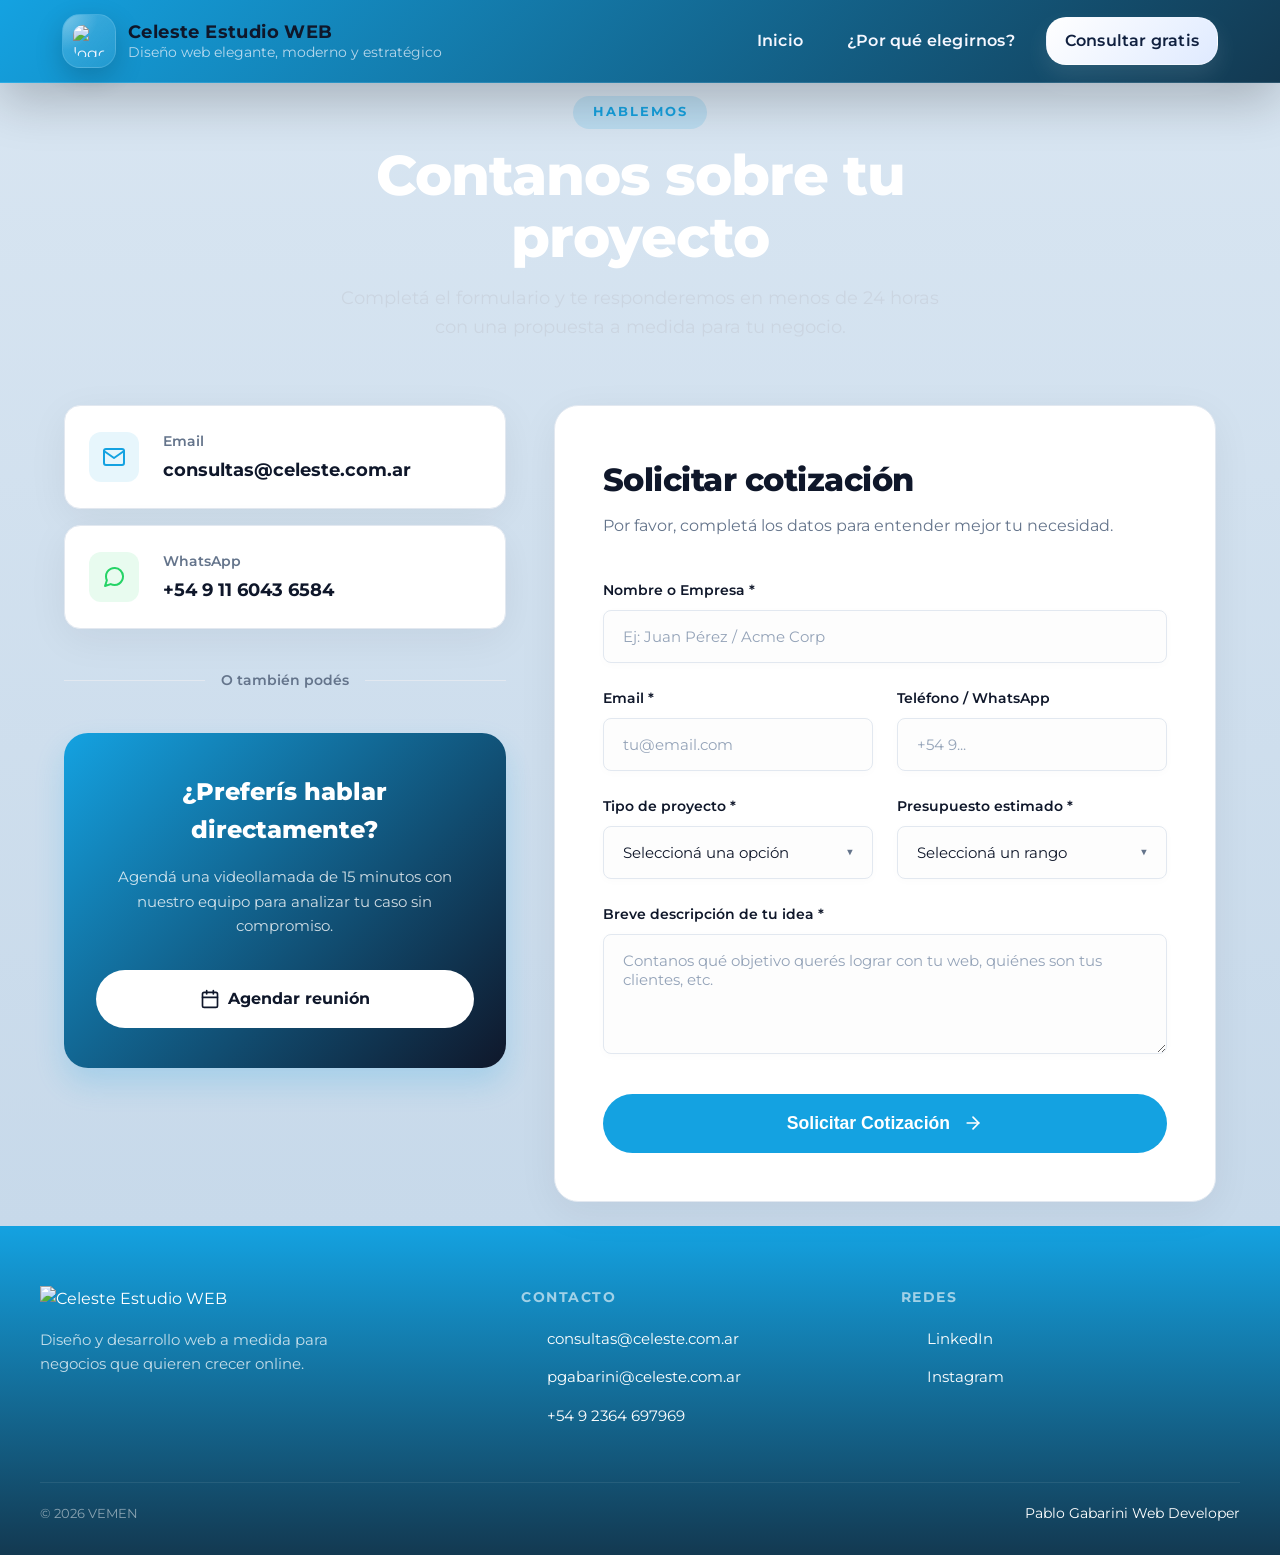
==== vistas/contacto.html @ 38addde1 "pag contacto" ====
<!DOCTYPE html>
<html lang="es">
<head>
    <meta charset="UTF-8" />
    <meta name="viewport" content="width=device-width, initial-scale=1.0"/>
    <title>Celeste Estudio Web</title>
    <link href="https://fonts.googleapis.com/css2?family=Montserrat:wght@400;600;700;800&display=swap" rel="stylesheet">
    <link rel="stylesheet" href="../css/index.css" />
    <link rel="stylesheet" href="../css/contacto.css" />
    <link rel="icon" href="https://cdn-icons-png.flaticon.com/128/13718/13718808.png">
    <script src="../js/app.js"></script>
</head>

<body>
<header class="main-header">
  <div class="header-shell">
    <a class="brand" href="../index.html" aria-label="Ir al inicio">
      <div class="brand-mark">
        <img src="imagenes/celesteLogo.png" alt="logo">
      </div>

      <div class="brand-text">
        <strong class="name-company">Celeste Estudio WEB</strong>
        <span class="frase-company">Diseño web elegante, moderno y estratégico</span>
      </div>
    </a>

    <nav class="menu" role="navigation" aria-label="Main menu">
      <a id="inicio" href="../index.html" class="nav-link">Inicio</a>
      <a id="productos" href="productos.html" class="nav-link">¿Por qué elegirnos?</a>
      <a href="contacto.html" id="contacto" class="nav-cta">Consultar gratis</a>
    </nav>
  </div>
</header>

<main class="contact-main">
        <section class="contact-hero">
            <div class="hero-content">
                <span class="eyebrow">Hablemos</span>
                <h1>Contanos sobre tu proyecto</h1>
                <p>Completá el formulario y te responderemos en menos de 24 horas con una propuesta a medida para tu negocio.</p>
            </div>
        </section>

        <section class="contact-content">
            <div class="contact-grid">
                
                <div class="contact-info-column">
                    
                    <div class="info-cards">
                        <a href="mailto:consultas@celeste.com.ar" class="info-card">
                            <div class="info-icon">
                                <svg viewBox="0 0 24 24" fill="none" stroke="currentColor" stroke-width="2" stroke-linecap="round" stroke-linejoin="round"><path d="M4 4h16c1.1 0 2 .9 2 2v12c0 1.1-.9 2-2 2H4c-1.1 0-2-.9-2-2V6c0-1.1.9-2 2-2z"></path><polyline points="22,6 12,13 2,6"></polyline></svg>
                            </div>
                            <div class="info-text">
                                <h3>Email</h3>
                                <span>consultas@celeste.com.ar</span>
                            </div>
                        </a>

                        <a href="https://wa.me/5491160436584" target="_blank" class="info-card whatsapp-card">
                            <div class="info-icon">
                                <svg viewBox="0 0 24 24" fill="none" stroke="currentColor" stroke-width="2" stroke-linecap="round" stroke-linejoin="round"><path d="M21 11.5a8.38 8.38 0 0 1-.9 3.8 8.5 8.5 0 0 1-7.6 4.7 8.38 8.38 0 0 1-3.8-.9L3 21l1.9-5.7a8.38 8.38 0 0 1-.9-3.8 8.5 8.5 0 0 1 4.7-7.6 8.38 8.38 0 0 1 3.8-.9h.5a8.48 8.48 0 0 1 8 8v.5z"></path></svg>
                            </div>
                            <div class="info-text">
                                <h3>WhatsApp</h3>
                                <span>+54 9 11 6043 6584</span>
                            </div>
                        </a>
                    </div>

                    <div class="divider">
                        <span>O también podés</span>
                    </div>

                    <div class="scheduling-card">
                        <div class="scheduling-content">
                            <h3>¿Preferís hablar directamente?</h3>
                            <p>Agendá una videollamada de 15 minutos con nuestro equipo para analizar tu caso sin compromiso.</p>
                            <a href="#" class="btn-schedule">
                                <svg viewBox="0 0 24 24" fill="none" stroke="currentColor" stroke-width="2" stroke-linecap="round" stroke-linejoin="round"><rect x="3" y="4" width="18" height="18" rx="2" ry="2"></rect><line x1="16" y1="2" x2="16" y2="6"></line><line x1="8" y1="2" x2="8" y2="6"></line><line x1="3" y1="10" x2="21" y2="10"></line></svg>
                                Agendar reunión
                            </a>
                        </div>
                    </div>

                </div>

                <div class="form-column">
                    <form class="smart-contact-form" action="#" method="POST">
                        <div class="form-header">
                            <h2>Solicitar cotización</h2>
                            <p>Por favor, completá los datos para entender mejor tu necesidad.</p>
                        </div>

                        <div class="form-row">
                            <div class="input-group">
                                <label for="nombre">Nombre o Empresa *</label>
                                <input type="text" id="nombre" name="nombre" placeholder="Ej: Juan Pérez / Acme Corp" required>
                            </div>
                        </div>

                        <div class="form-row split">
                            <div class="input-group">
                                <label for="email">Email *</label>
                                <input type="email" id="email" name="email" placeholder="tu@email.com" required>
                            </div>
                            <div class="input-group">
                                <label for="telefono">Teléfono / WhatsApp</label>
                                <input type="tel" id="telefono" name="telefono" placeholder="+54 9...">
                            </div>
                        </div>

                        <div class="form-row split">
                            <div class="input-group">
                                <label for="tipo_proyecto">Tipo de proyecto *</label>
                                <div class="select-wrapper">
                                    <select id="tipo_proyecto" name="tipo_proyecto" required>
                                        <option value="" disabled selected>Seleccioná una opción</option>
                                        <option value="landing">Landing Page</option>
                                        <option value="corporativa">Web Corporativa</option>
                                        <option value="ecommerce">E-commerce / Tienda Online</option>
                                        <option value="sistema">Sistema / App a medida</option>
                                        <option value="mantenimiento">Mantenimiento / Rediseño</option>
                                    </select>
                                </div>
                            </div>
                            <div class="input-group">
                                <label for="presupuesto">Presupuesto estimado *</label>
                                <div class="select-wrapper">
                                    <select id="presupuesto" name="presupuesto" required>
                                        <option value="" disabled selected>Seleccioná un rango</option>
                                        <option value="base">Menos de $500 USD</option>
                                        <option value="medio">$500 - $1,500 USD</option>
                                        <option value="alto">$1,500 - $3,000 USD</option>
                                        <option value="premium">Más de $3,000 USD</option>
                                        <option value="indefinido">Aún no lo sé</option>
                                    </select>
                                </div>
                            </div>
                        </div>

                        <div class="form-row">
                            <div class="input-group">
                                <label for="mensaje">Breve descripción de tu idea *</label>
                                <textarea id="mensaje" name="mensaje" rows="4" placeholder="Contanos qué objetivo querés lograr con tu web, quiénes son tus clientes, etc." required></textarea>
                            </div>
                        </div>

                        <button type="submit" class="btn-submit">
                            Solicitar Cotización 
                            <svg viewBox="0 0 24 24" fill="none" stroke="currentColor" stroke-width="2" stroke-linecap="round" stroke-linejoin="round"><line x1="5" y1="12" x2="19" y2="12"></line><polyline points="12 5 19 12 12 19"></polyline></svg>
                        </button>
                    </form>
                </div>

            </div>
        </section>
    </main>




<footer class="site-footer">
  <div class="footer-inner">

    <div class="logo-col">
      <img src="imagenes/celesteLogo.png" 
           alt="Celeste Estudio WEB" 
           class="footer-logo">

      <p class="tagline">
        Diseño y desarrollo web a medida para negocios que quieren crecer online.
      </p>
    </div>

    <div class="contact-col">
      <h4>Contacto</h4>
      <ul class="contact-list">
        <li>
          <span class="icon">
            <img src="https://cdn-icons-png.flaticon.com/128/4314/4314565.png">
          </span>
          <span>consultas@celeste.com.ar</span>
        </li>

        <li>
          <span class="icon">
            <img src="https://cdn-icons-png.flaticon.com/128/4314/4314565.png">
          </span>
          <span>pgabarini@celeste.com.ar</span>
        </li>

        <li>
          <span class="icon">
            <img src="https://cdn-icons-png.flaticon.com/128/455/455705.png">
          </span>
          <span>+54 9 2364 697969</span>
        </li>
      </ul>
    </div>

    <div class="contact-col">
      <h4>Redes</h4>
      <ul class="contact-list">
        <li>
          <span class="icon">
            <img src="https://cdn-icons-png.flaticon.com/128/1384/1384014.png">
          </span>
          <a href="#" target="_blank">LinkedIn</a>
        </li>

        <li>
          <span class="icon">
            <img src="https://cdn-icons-png.flaticon.com/128/3670/3670274.png">
          </span>
          <a href="#" target="_blank">Instagram</a>
        </li>
      </ul>
    </div>

  </div>

  <hr class="footer-sep">

  <div class="footer-bottom">
    <div class="copyright">© 2026 VEMEN</div>

    <a href="https://pgabarini.github.io/portfolio/" target="_blank">
      Pablo Gabarini Web Developer
    </a>
  </div>
</footer>
    
</body>
</html>
---- css/index.css ----
/* =========================================
   1. VARIABLES & TOKENS
   ========================================= */
:root {
  /* Colors */
  --color-white: #ffffff;
  --color-principal: #14A2E1;
  --color-secundario: #accceb;
  --blue: #133951;
  --green: #139158;
  --dark: #0f1720;
  
  /* Se eliminó el "--accent: #f7a92d" duplicado porque se sobreescribía con este abajo */
  --accent: #8bb8ff;
  --accent-2: #c7d7ff;

  /* Header & Navigation Colors */
  --bg-header: rgba(8, 14, 30, 0.72);
  --border-header: rgba(255, 255, 255, 0.10);
  --text-main: #f5f7ff;
  --text-soft: rgba(245, 247, 255, 0.72);
  
  /* Buttons / CTA */
  --cta-bg: linear-gradient(135deg, #ffffff, #dfeaff);
  --cta-text: #10203f;
  
  /* UI Elements */
  --shadow: 0 18px 50px rgba(0, 0, 0, 0.22);
  --maxw: 1200px;
  
  /* Notas de variables: El CSS original utilizaba "var(--transition-smooth)" y "--transition-fast"
     sin definirlas. Se deja sin definir en :root para NO alterar el comportamiento
     o introducir transiciones que no existían previamente. */
}

/* =========================================
   2. RESET & BASE
   ========================================= */
* { 
  box-sizing: border-box; 
}

html, body { 
  height: 100%; 
}

body {
  margin: 0;
  font-family: "Montserrat", system-ui, Arial, Helvetica, sans-serif;
  color: var(--dark);
  background: var(--color-white);
  -webkit-font-smoothing: antialiased;
  -moz-osx-font-smoothing: grayscale;
}

/* Main background */
main { 
  background: linear-gradient(180deg, #d9e6f2, #c7d9ea);
}


/* =========================================
   3. LAYOUT & HEADER
   ========================================= */
header.main-header {
  position: fixed;
  left: 0;
  top: 0;
  z-index: 60;
  width: 100%;
  background: linear-gradient(135deg, var(--color-principal), var(--blue)), var(--bg-header);
  backdrop-filter: blur(16px);
  -webkit-backdrop-filter: blur(16px);
  border-bottom: 1px solid var(--border-header);
  box-shadow: var(--shadow);
}

.header-shell {
  max-width: var(--maxw);
  margin: 0 auto;
  padding: 14px 22px;
  display: flex;
  align-items: center;
  justify-content: space-between;
  gap: 24px;
}

/* Brand */
.brand {
  display: flex;
  align-items: center;
  gap: 14px;
  text-decoration: none;
  color: var(--text-main);
  min-width: fit-content;
}

.brand-mark {
  width: 54px;
  height: 54px;
  border-radius: 18px;
  display: grid;
  place-items: center;
  background: linear-gradient(145deg, rgba(255,255,255,0.18), rgba(255,255,255,0.06));
  border: 1px solid rgba(255,255,255,0.12);
  box-shadow: 0 10px 28px rgba(0, 0, 0, 0.18);
  overflow: hidden;
  position: relative;
}

.brand-mark::after {
  content: "";
  position: absolute;
  inset: 0;
  background: radial-gradient(circle at top left, rgba(255,255,255,0.32), transparent 48%);
  pointer-events: none;
}

.brand-mark img {
  width: 34px;
  height: 34px;
  object-fit: cover;
  position: relative;
  z-index: 1;
}

.brand-text {
  display: flex;
  flex-direction: column;
  line-height: 1.1;
}

.name-company {
  font-size: 1.15rem;
  letter-spacing: 0.4px;
  color: var(--text-main);
}

.frase-company {
  margin-top: 4px;
  font-size: 0.86rem;
  color: var(--text-soft);
}

/* Menu */
.menu {
  display: flex;
  align-items: center;
  gap: 10px;
  flex-wrap: wrap;
}

.nav-link,
.nav-cta {
  text-decoration: none;
  transition: transform .18s ease, background .18s ease, color .18s ease, border-color .18s ease, box-shadow .18s ease;
  border-radius: 20px;
  font-weight: 600;
  letter-spacing: 0.2px;
  white-space: nowrap;
}

.nav-link {
  color: var(--text-main);
  padding: 10px 16px;
  border: 1px solid transparent;
}

.nav-link:hover {
  transform: scale(1.1,1.1);
}

.nav-cta {
  margin-left: 4px;
  padding: 10px 18px;
  background: var(--cta-bg);
  color: var(--cta-text);
  box-shadow: 0 10px 24px rgba(255,255,255,0.10);
  border: 1px solid rgba(255,255,255,0.35);
}

.nav-cta:hover {
  transform: translateY(-2px) scale(1.01);
  box-shadow: 0 14px 30px rgba(0, 0, 0, 0.18);
}

.nav-link:focus-visible,
.nav-cta:focus-visible,
.brand:focus-visible {
  outline: 2px solid var(--accent);
  outline-offset: 4px;
}

/* Optional: active/selected link */
#inicio,
#productos {
  position: relative;
}

/* Header/Nav Responsive */
@media (max-width: 1000px) {
  .name-company { font-size: 1.2rem; }
  nav.menu { gap: 1rem; font-size: 0.95rem; }
}

@media (max-width: 480px) {
  .name-company { font-size: 1.05rem; }
  /* hide header CTA on very small screens for clarity */
  #contacto { display: none; } 
}


/* =========================================
   4. HERO SECTION
   ========================================= */
.hero {
  width: 100%;
  height: clamp(45rem, 40vh, 36rem);
  display: grid;
  grid-template-columns: 1fr 1fr 1fr;
  position: relative;
  align-items: stretch;
  overflow: hidden;
}

/* images */
.imgHero {
  height: 100%;
  background-size: cover;
  background-position: center;
  transition: transform 0.6s ease;
  position: relative;
  filter: saturate(0.98);
  will-change: transform;
  /* hero image paths */
  background-image: url("../imagenes/heroimg.jpg"); 
}

.imgHero:hover { 
  transform: scale(1.02); 
}

#imgHero2 { background-image: url("../imagenes/heroimg2.jpg"); }
#imgHero3 { background-image: url("../imagenes/heroimg3.jpg"); }

/* big centered text overlay */
.imgHero.text .textHero {
  position: absolute;
  inset: 0;
  display: flex;
  flex-direction: column;
  align-items: center;
  justify-content: center;
  pointer-events: none;
  z-index: 2;
  padding: 0 1.25rem;
}

.imgHero.text::before {
  content: "";
  position: absolute;
  inset: 0;
  background: linear-gradient(90deg, rgba(15,23,32,0.62) 0%, rgba(15,23,32,0.18) 45%, rgba(15,23,32,0.62) 100%);
  mix-blend-mode: multiply;
}

.hero-kicker {
  margin: 0 0 14px 0;
  padding: 0.4rem 0.85rem;
  border-radius: 999px;
  background: rgba(255,255,255,0.12);
  border: 1px solid rgba(255,255,255,0.18);
  color: rgba(255,255,255,0.88);
  font-size: 0.78rem;
  font-weight: 700;
  letter-spacing: 0.18em;
  text-transform: uppercase;
  backdrop-filter: blur(8px);
}

.textHero h1 {
  color: var(--color-white);
  font-weight: 800;
  margin: 0;
  line-height: 1.04;
  text-align: center;
  text-shadow: 0 6px 24px rgba(0,0,0,0.45);
  font-size: clamp(1.75rem, 3.6vw, 3.5rem);
  letter-spacing: -0.9px;
  max-width: 14.5ch;
  text-wrap: balance;
}

.textHero h1 span {
  display: block;
  margin-top: 14px;
  font-size: 0.42em;
  line-height: 1.45;
  font-weight: 500;
  letter-spacing: 0;
  color: rgba(255,255,255,0.84);
  max-width: 32ch;
  margin-left: auto;
  margin-right: auto;
}

/* Hero Responsive */
@media (max-width: 1000px) {
  .hero { grid-template-columns: 1fr; height: clamp(26rem, 40vh, 34rem); }
  .imgHero { min-height: 12rem; }
  .imgHero.text::before { background: linear-gradient(180deg, rgba(15,23,32,0.6), rgba(15,23,32,0.25)); }
  .textHero h1 { font-size: clamp(1.6rem, 4.6vw, 2.2rem); }
}


/* =========================================
   5. CAROUSEL Y EJEMPLOS DE TRABAJO
   ========================================= */
.section-ejemplos {
  display: flex;
  justify-content: center;
  padding: clamp(4rem, 6vw, 6rem) 1.25rem;
}

.carousel-wrapper {
  width: min(1400px, 100%);
}

.carousel-header {
  display: flex;
  align-items: center;
  justify-content: center;
  margin-bottom: 1.5rem;
  text-align: center;
}

/* Etiqueta tipo "pastilla" (sobreescribía a otra regla no usada, ahora unificada) */
.eyebrow {
  display: inline-flex;
  padding: .4rem .9rem;
  border-radius: 999px;
  background: rgba(13, 26, 43, .08);
  color: #0c2236;
  font-size: .78rem;
  font-weight: 800;
  letter-spacing: .18em;
  text-transform: uppercase;
  margin-bottom: 1rem;
}

.carousel-copy h2 {
  margin: 0;
  font-size: clamp(1.7rem, 3vw, 3rem);
  line-height: 1.05;
  letter-spacing: -0.04em;
  color: #0c2236;
}

/* Botones externos del carousel (comentados en HTML, se mantienen por seguridad) */
.carousel-actions {
  display: flex;
  gap: .75rem;
}

.carousel-btn {
  width: 54px;
  height: 54px;
  border: 0;
  border-radius: 50%;
  cursor: pointer;
  display: grid;
  place-items: center;
  background: rgba(255,255,255,.35);
  backdrop-filter: blur(10px);
  box-shadow: 0 10px 24px rgba(0,0,0,.12);
  transition: transform .2s ease, background .2s ease, box-shadow .2s ease;
}

.carousel-btn img {
  width: 26px;
  height: 26px;
}

.carousel-btn:hover {
  transform: translateY(-2px) scale(1.05);
  background: rgba(255,255,255,.55);
  box-shadow: 0 14px 28px rgba(0,0,0,.16);
}

/* Contenedor de slides */
.carousel-stage {
  position: relative;
  display: grid;
  grid-template-columns: 0.72fr 1.7fr 0.72fr;
  gap: 1rem;
  align-items: stretch;
  min-height: clamp(24rem, 58vh, 36rem);
}

.slide {
  position: relative;
  border: 0;
  overflow: hidden;
  padding: 0;
  background-size: cover;
  background-position: center;
  cursor: pointer;
  box-shadow: 0 18px 45px rgba(0,0,0,.15);
  isolation: isolate;
  transform: translateY(0) scale(1);
  transition:
    transform .55s cubic-bezier(.22,1,.36,1),
    filter .55s ease,
    opacity .55s ease,
    box-shadow .55s ease;
  will-change: transform;
}

.slide::before {
  content: "";
  position: absolute;
  inset: 0;
  background: linear-gradient(180deg, rgba(10,20,35,.08), rgba(10,20,35,.55));
  z-index: 0;
  opacity: .9;
  transition: opacity .35s ease, background .35s ease;
}

.slide::after {
  content: "";
  position: absolute;
  inset: 0;
  background: radial-gradient(circle at 20% 10%, rgba(255,255,255,.18), transparent 36%),
              linear-gradient(135deg, rgba(31, 136, 200, .0), rgba(31, 136, 200, .18));
  opacity: 0;
  transition: opacity .35s ease;
  z-index: 1;
}

.slide:hover::after {
  opacity: 1;
}

.slide-info {
  position: absolute;
  left: 1.2rem;
  right: 1.2rem;
  bottom: 1.2rem;
  z-index: 2;
  color: var(--color-white);
  text-align: left;
  transform: translateY(10px);
  transition: transform .5s ease, opacity .5s ease;
}

.slide-kicker {
  display: inline-flex;
  width: 2.6rem;
  height: 2.6rem;
  align-items: center;
  justify-content: center;
  border-radius: 999px;
  background: rgba(255,255,255,.16);
  border: 1px solid rgba(255,255,255,.22);
  font-weight: 800;
  margin-bottom: .75rem;
  backdrop-filter: blur(10px);
}

.slide-info h3 {
  margin: 0;
  font-size: clamp(1.1rem, 1.6vw, 1.5rem);
  line-height: 1.08;
  letter-spacing: -0.03em;
}

.slide-info p {
  margin: .45rem 0 0;
  font-size: .92rem;
  line-height: 1.5;
  color: rgba(255,255,255,.82);
  max-width: 34ch;
}

/* Estados de slide (JS) */
.slide-prev,
.slide-next {
  opacity: .75;
  filter: saturate(.92) brightness(.93);
}

.slide-prev .slide-info,
.slide-next .slide-info {
  opacity: .92;
}

.slide-active {
  transform: translateY(-8px) scale(1.02);
  opacity: 1;
  z-index: 3;
  box-shadow: 0 26px 60px rgba(0,0,0,.22);
}

.slide-active::before {
  opacity: .72;
  background: linear-gradient(180deg, rgba(10,20,35,.04), rgba(10,20,35,.42));
}

.slide-active .slide-info {
  transform: translateY(0);
}

.slide.is-animating {
  animation: slidePop 1s ease;
}

/* FLECHAS DENTRO DE SLIDES */
.slide-arrow {
  position: absolute;
  top: 50%;
  transform: translateY(-50%);
  width: 56px;
  height: 56px;
  border-radius: 50%;
  display: flex;
  align-items: center;
  justify-content: center;
  background: rgba(255,255,255,0.15);
  backdrop-filter: blur(10px);
  border: 1px solid rgba(255,255,255,0.25);
  box-shadow: 0 10px 25px rgba(0,0,0,0.2);
  cursor: pointer;
  z-index: 5;
  transition: all .3s ease;
}

.slide-arrow.left { left: 16px; }
.slide-arrow.right { right: 16px; }

.slide-arrow img {
  width: 26px;
  height: 26px;
  filter: brightness(0) invert(1);
}

.slide-arrow:hover {
  transform: translateY(-50%) scale(1.1);
  background: rgba(255,255,255,0.3);
  box-shadow: 0 14px 30px rgba(0,0,0,0.25);
}

.slide-prev .slide-arrow { opacity: 0.8; }
.slide-next .slide-arrow { opacity: 0.8; }
.slide:hover .slide-arrow { opacity: 1; }

@keyframes slidePop {
  0% { transform: scale(.98); }
  55% { transform: scale(1.03); }
  100% { transform: scale(1); }
}
/* =========================================
   6. PREMIUM SERVICES SECTION
   ========================================= */
.premium-services-section {
  /* Transición suave hacia blanco para que el botón descanse mejor */
  background: linear-gradient(180deg, var(--color-principal) 0%, rgba(20, 162, 225, 0.05) 50%, var(--color-white) 100%);
  padding-bottom: 5rem;
}

.services-header {
  text-align: center;
  padding: 2rem;

}

.services-header .eyebrow {
  display: inline-block;
  font-size: 0.8rem;
  font-weight: 800;
  letter-spacing: 2px;
  color: var(--blue);
  text-transform: uppercase;
  margin-bottom: 1rem;
  background: rgba(255, 255, 255, 0.4); /* Adaptado para contrastar en fondo celeste */
  padding: 0.4rem 1.2rem;
  border-radius: 2rem;
}

.services-header h2 {
  font-size: 2.5rem;
  font-weight: 800;
  margin: 0 0 1rem 0;
  color: var(--dark);
  letter-spacing: -1px;
}

.services-header p {
  font-size: 1.1rem;
  color: rgba(15, 23, 32, 0.7);
  max-width: 600px;
  margin: 0 auto;
  line-height: 1.6;
}

/* Grid Layout */
.services-cards-grid {
  display: grid;
  grid-template-columns: repeat(auto-fit, minmax(320px, 1fr));
  gap: 2.5rem;
  align-items: stretch;
  padding: 2rem;
  margin: 0 auto;
}

/* Base Card Styles */
.p-card {
  position: relative;
  border-radius: 24px;
  padding: 3rem 2.5rem;
  display: flex;
  flex-direction: column;
  overflow: hidden;
  transition: transform 0.4s ease, box-shadow 0.4s ease;
  z-index: 1;
  text-align: left;
  box-shadow: 0 15px 35px rgba(19, 57, 81, 0.08); /* Sombra unificada */
}
/*
NUEVO LAYOUT DE CARDS (GRID)
   ========================================= */
.p-card-content {
  position: relative;
  z-index: 10;
  display: grid;
  /* Creamos 2 columnas: la 1ra se ajusta al icono, la 2da toma el resto */
  grid-template-columns: auto 1fr; 
  /* Creamos 3 filas: Icono/Titulo, Párrafo, Enlace */
  grid-template-rows: auto 1fr auto; 
  column-gap: 1.2rem; /* Espacio horizontal entre icono y título */
  height: 100%;
}

.p-card-icon {
  grid-column: 1; /* Columna 1 */
  grid-row: 1;    /* Fila 1 */
  width: 56px;
  height: 56px;
  border-radius: 16px;
  display: flex;
  align-items: center;
  justify-content: center;
  margin-bottom: 1.5rem;
  transition: transform 0.4s ease, background 0.4s ease, color 0.4s ease;
}

.p-card-icon svg {
  width: 28px;
  height: 28px;
}

.p-card h3 {
  grid-column: 2; /* Columna 2 */
  grid-row: 1;    /* Fila 1 (misma que el icono) */
  align-self: center; /* Lo centramos verticalmente con el icono */
  font-size: 1.75rem;
  font-weight: 800;
  margin: 0 0 1.5rem 0; /* Alineamos el margen con el del icono */
  letter-spacing: -0.5px;
}

.p-card p {
  grid-column: 1 / -1; /* Ocupa todas las columnas desde la 1 hasta el final */
  grid-row: 2;         /* Fila 2 */
  align-self: start;   /* Se tira hacia arriba */
  font-size: 0.95rem;
  line-height: 1.6;
  margin: 0 0 2rem 0;
}

.p-card-link {
  grid-column: 1 / -1; /* Ocupa todas las columnas */
  grid-row: 3;         /* Fila 3 */
  align-self: end;     /* Se tira hacia abajo, empujado por el 1fr del párrafo */
  text-decoration: none;
  font-weight: 600;
  font-size: 0.95rem;
  display: flex;
  align-items: center;
  gap: 0.5rem;
  transition: color 0.3s ease;
  width: fit-content;
}

.p-card-link .arrow {
  transition: transform 0.3s ease;
}

.p-card:hover .p-card-link .arrow {
  transform: translateX(5px);
}


/* === CARD 1: Diseño (Orgánica / Limpia) === */
.card-organic {
  background: var(--color-white);
  border: 1px solid rgba(20, 162, 225, 0.15);
}

.card-organic:hover {
  transform: translateY(-8px);
  box-shadow: 0 25px 50px rgba(20, 162, 225, 0.15);
}

.card-organic .card-decor-bottom {
  position: absolute;
  bottom: 0;
  left: 0;
  width: 100%;
  height: auto;
  z-index: 0;
  transform-origin: bottom;
  transition: transform 0.6s ease;
}

.card-organic .card-decor-bottom svg {
  display: block;
  width: 100%;
  height: 120px;
}

/* Forzamos el color celeste de la marca en el SVG en lugar del original */
.card-organic stop[offset="0%"] { stop-color: rgba(20, 162, 225, 0.05) !important; }
.card-organic stop[offset="100%"] { stop-color: rgba(20, 162, 225, 0.2) !important; }

.card-organic:hover .card-decor-bottom {
  transform: scaleY(1.3);
}

.card-organic .icon-blue {
  background: rgba(20, 162, 225, 0.1);
  color: var(--color-principal);
}

.card-organic:hover .icon-blue {
  background: var(--color-principal);
  color: var(--color-white);
  transform: scale(1.05) rotate(-5deg);
}

.card-organic h3 { color: var(--dark); }
.card-organic p { color: var(--blue); }
.card-organic .p-card-link { color: var(--color-principal); }


/* === CARD 2: Desarrollo (Tech / Oscura) === */
.card-tech {
  background: var(--dark); /* Integrado a la paleta */
  border: 1px solid rgba(255, 255, 255, 0.08);
}

.card-tech:hover {
  transform: translateY(-8px);
  box-shadow: 0 25px 50px rgba(15, 23, 32, 0.3);
  border-color: rgba(20, 162, 225, 0.3);
}

.card-tech .card-decor-top {
  position: absolute;
  top: 0;
  right: 0;
  width: 100%;
  height: 200px;
  z-index: 0;
  overflow: hidden;
  border-radius: 24px 24px 0 0;
}

.card-tech .glow-orb {
  position: absolute;
  top: -50px;
  right: -50px;
  width: 150px;
  height: 150px;
  background: radial-gradient(circle, rgba(20, 162, 225, 0.25) 0%, transparent 70%); /* Celeste de la marca */
  border-radius: 50%;
  transition: transform 0.6s ease;
}

.card-tech .tech-grid {
  position: absolute;
  top: 0;
  right: 0;
  width: 150px;
  height: 150px;
  opacity: 0.5;
  transition: opacity 0.4s ease;
}

.card-tech:hover .glow-orb { transform: scale(1.5); }
.card-tech:hover .tech-grid { opacity: 1; }

.card-tech .icon-cyan {
  background: rgba(20, 162, 225, 0.1);
  color: var(--color-principal);
  border: 1px solid rgba(20, 162, 225, 0.2);
}

.card-tech:hover .icon-cyan {
  box-shadow: 0 0 20px rgba(20, 162, 225, 0.4);
}

.card-tech h3 { color: var(--color-white); }
.card-tech p { color: rgba(245, 247, 255, 0.7); }
.card-tech .p-card-link { color: var(--color-principal); }
.card-tech .p-card-link:hover { color: #5bc5f3; }


/* === CARD 3: Mantenimiento (Vibrante / Brand Degradado) === */
.card-vibrant {
  /* Reemplazado el violeta por el degradado de tu marca (Celeste a Azul oscuro) */
  background: linear-gradient(135deg, var(--color-principal) 0%, var(--blue) 100%);
  color: var(--color-white);
  border: 1px solid rgba(255, 255, 255, 0.15);
}

.card-vibrant:hover {
  transform: translateY(-8px);
  box-shadow: 0 25px 50px rgba(20, 162, 225, 0.3);
}

.card-vibrant .card-decor-glass {
  position: absolute;
  top: 0;
  left: 0;
  width: 100%;
  height: 100%;
  z-index: 0;
  overflow: hidden;
  border-radius: 24px;
}

.card-vibrant .glass-circle {
  position: absolute;
  border-radius: 50%;
  background: rgba(255, 255, 255, 0.08);
  backdrop-filter: blur(10px);
  -webkit-backdrop-filter: blur(10px);
  border: 1px solid rgba(255, 255, 255, 0.15);
  transition: transform 0.8s cubic-bezier(0.175, 0.885, 0.32, 1.275);
}

.card-vibrant .circle-1 {
  width: 180px;
  height: 180px;
  bottom: -40px;
  right: -40px;
}

.card-vibrant .circle-2 {
  width: 100px;
  height: 100px;
  bottom: 80px;
  right: -20px;
  background: rgba(255, 255, 255, 0.04);
}

.card-vibrant:hover .circle-1 { transform: scale(1.2) translate(-10px, -10px); }
.card-vibrant:hover .circle-2 { transform: scale(1.5) translate(-20px, 20px); }

.card-vibrant .icon-glass {
  background: rgba(255, 255, 255, 0.15);
  color: var(--color-white);
  backdrop-filter: blur(5px);
  -webkit-backdrop-filter: blur(5px);
  border: 1px solid rgba(255, 255, 255, 0.25);
}

.card-vibrant:hover .icon-glass {
  background: rgba(255, 255, 255, 0.25);
  transform: rotate(10deg);
}

.card-vibrant h3 { color: var(--color-white); }
.card-vibrant p { color: rgba(255, 255, 255, 0.9); }
.card-vibrant .p-card-link { color: var(--color-white); }
.card-vibrant .p-card-link:hover { opacity: 0.8; }


/* === BOTÓN "COTIZAR GRATIS" === */
.button-wrapper {
  display: flex;
  justify-content: center;
  margin-top: 3.5rem;
}

.btn-primary {
  display: inline-block;
  background-color: var(--dark);
  color: var(--color-white);
  padding: 16px 48px;
  border-radius: 50px;
  font-weight: 700;
  font-size: 1.1rem;
  text-decoration: none;
  letter-spacing: 0.5px;
  box-shadow: 0 10px 20px rgba(15, 23, 32, 0.15);
  transition: all 0.3s cubic-bezier(0.25, 0.8, 0.25, 1);
  border: 2px solid transparent;
}

.btn-primary:hover {
  transform: translateY(-4px);
  box-shadow: 0 15px 28px rgba(15, 23, 32, 0.25);
  background-color: var(--blue); /* Aclara ligeramente en hover */
}

.btn-primary:active {
  transform: translateY(0);
  box-shadow: 0 5px 12px rgba(15, 23, 32, 0.2);
}

/* Premium Services Responsive */
@media (max-width: 992px) {
  .services-header h2 { font-size: 2rem; }
}

@media (max-width: 768px) {
  .premium-services-section { padding: 3rem 1.5rem; }
  .p-card { padding: 2.5rem 2rem; }
  .btn-primary { width: 100%; text-align: center; } /* Botón ancho en móviles */
}

/* =========================================
   7. FOOTER BASE
   ========================================= */
.site-footer {
  background: linear-gradient(180deg, var(--color-principal), var(--blue));
  color: var(--color-white);
  padding: 60px 24px 30px;
}

.footer-inner {
  max-width: var(--maxw);
  margin: 0 auto;
  display: grid;
  grid-template-columns: 1.3fr 1fr 1fr;
  gap: 40px;
}

/* Columna Logo */
.logo-col {
  max-width: 300px;
}

.footer-logo {
  width: 70px;
  height: 70px;
  margin-bottom: 16px;
}

.tagline {
  color: rgba(255,255,255,0.75);
  font-size: 0.95rem;
  line-height: 1.6;
}

/* Títulos y Listas */
.contact-col h4 {
  font-size: 0.9rem;
  letter-spacing: 1.5px;
  text-transform: uppercase;
  margin-bottom: 18px;
  color: rgba(255,255,255,0.6);
}

.contact-list {
  list-style: none;
  padding: 0;
  margin: 0;
}

.contact-list li {
  display: flex;
  align-items: center;
  gap: 10px;
  margin-bottom: 14px;
}

.contact-list .icon img {
  width: 16px;
  height: 16px;
  opacity: 0.7;
}

.contact-list span,
.contact-list a {
  font-size: 0.95rem;
  color: var(--color-white);
  text-decoration: none;
}

.contact-list a:hover {
  color: #4fc3f7;
}

/* Separador & Bottom */
.footer-sep {
  margin: 40px auto 20px;
  max-width: var(--maxw);
  border: none;
  height: 1px;
  background: rgba(255,255,255,0.08);
}

.footer-bottom {
  max-width: var(--maxw);
  margin: 0 auto;
  display: flex;
  justify-content: space-between;
  align-items: center;
  flex-wrap: wrap;
}

.footer-bottom .copyright {
  font-size: 0.8rem;
  color: rgba(255,255,255,0.5);
}

.footer-bottom a {
  font-size: 0.85rem;
  color: var(--color-white);
  text-decoration: none;
}

.footer-bottom a:hover {
  color: #4fc3f7;
}

/* Footer Responsive */
@media (max-width: 900px) {
  .footer-inner {
    grid-template-columns: 1fr;
    gap: 32px;
  }
  .footer-bottom {
    flex-direction: column;
    align-items: flex-start;
    gap: 10px;
  }
}


/* =========================================
   8. UTILITIES & FLOATING
   ========================================= */
/* WhatsApp bubble */
.whatsapp {
  position: fixed;
  right: 22px;
  bottom: 22px;
  width: 56px;
  height: 56px;
  border-radius: 50%;
  background: var(--green);
  display: flex;
  align-items: center;
  justify-content: center;
  box-shadow: 0 8px 24px rgba(0,0,0,0.18);
  z-index: 80;
}

.whatsapp svg { 
  width: 28px; 
  height: 28px; 
  fill: var(--color-white); 
}
---- css/contacto.css ----
/* =========================================
   1. VARIABLES & RESET
   ========================================= */
:root {
    /* Brand Colors */
    --clr-primary: #14A2E1;
    --clr-primary-hover: #108bc2;
    --clr-dark: #0f172a;
    --clr-dark-light: #1e293b;
    --clr-bg: #f8fafc;
    --clr-white: #ffffff;
    --clr-border: #e2e8f0;
    
    /* Text Colors */
    --txt-main: #0f172a;
    --txt-muted: #64748b;
    --txt-light: #f8fafc;
    
    /* UI Tokens */
    --radius-sm: 8px;
    --radius-md: 16px;
    --radius-lg: 24px;
    --shadow-soft: 0 10px 40px rgba(15, 23, 42, 0.06);
    --shadow-hover: 0 20px 40px rgba(20, 162, 225, 0.15);
    --shadow-input: 0 2px 10px rgba(0, 0, 0, 0.02);
    --transition: all 0.3s cubic-bezier(0.25, 0.8, 0.25, 1);
}

* {
    box-sizing: border-box;
    margin: 0;
    padding: 0;
}

body {
    font-family: "Montserrat", sans-serif;
    background-color: var(--clr-bg);
    color: var(--txt-main);
    line-height: 1.6;
    -webkit-font-smoothing: antialiased;
}

a {
    text-decoration: none;
    color: inherit;
}

/* =========================================
   2. HEADER
   ========================================= */
.contact-header {
    background: var(--clr-white);
    border-bottom: 1px solid var(--clr-border);
    padding: 1rem 0;
    position: sticky;
    top: 0;
    z-index: 100;
}

.header-container {
    max-width: 1200px;
    margin: 0 auto;
    padding: 0 1.5rem;
    display: flex;
    justify-content: space-between;
    align-items: center;
}

.brand {
    display: flex;
    align-items: center;
    gap: 12px;
}

.brand-mark img {
    width: 32px;
    height: 32px;
    border-radius: 10px;
}

.brand-text strong {
    font-size: 1.1rem;
    color: var(--clr-dark);
}

.back-link {
    font-weight: 600;
    font-size: 0.9rem;
    color: var(--txt-muted);
    transition: var(--transition);
}

.back-link:hover {
    color: var(--clr-primary);
}

/* =========================================
   3. HERO SECTION
   ========================================= */
.contact-hero {
    padding: 6rem 1.5rem 8rem 1.5rem; /* Padding bottom extra para el efecto overlap */
    text-align: center;
    color: var(--clr-white);
      height: 100%;
  background-size: cover;
  background-position: center;
  transition: transform 0.6s ease;
  position: relative;
  filter: saturate(0.98);
  will-change: transform;
  /* hero image paths */
  background-image: url("../imagenes/heroimg.jpg"); 
}

.hero-content {
    max-width: 600px;
    margin: 0 auto;
}

.eyebrow {
    display: inline-block;
    font-size: 0.8rem;
    font-weight: 700;
    letter-spacing: 2px;
    color: var(--clr-primary);
    text-transform: uppercase;
    margin-bottom: 1rem;
    background: rgba(20, 162, 225, 0.15);
    padding: 0.4rem 1.2rem;
    border-radius: 50px;
}

.hero-content h1 {
    font-size: clamp(2.5rem, 5vw, 3.5rem);
    font-weight: 800;
    margin-bottom: 1rem;
    line-height: 1.1;
    letter-spacing: -1px;
}

.hero-content p {
    font-size: 1.1rem;
    color: #cbd5e1;
}

/* =========================================
   4. LAYOUT & GRID
   ========================================= */
.contact-content {
    max-width: 1200px;
    margin: -4rem auto 0rem auto; /* Overlap negativo con el Hero */
    padding: 0 1.5rem;
    position: relative;
    z-index: 10;
}

.contact-grid {
    display: grid;
    grid-template-columns: 1fr 1.5fr;
    gap: 3rem;
    align-items: start;
}

/* =========================================
   5. COLUMNA IZQUIERDA (Info & Calendly)
   ========================================= */
.info-cards {
    display: flex;
    flex-direction: column;
    gap: 1rem;
}

.info-card {
    background: var(--clr-white);
    padding: 1.5rem;
    border-radius: var(--radius-md);
    display: flex;
    align-items: center;
    gap: 1.5rem;
    box-shadow: var(--shadow-soft);
    border: 1px solid var(--clr-border);
    transition: var(--transition);
}

.info-card:hover {
    transform: translateY(-4px);
    box-shadow: var(--shadow-hover);
    border-color: rgba(20, 162, 225, 0.3);
}

.info-icon {
    width: 50px;
    height: 50px;
    background: rgba(20, 162, 225, 0.1);
    color: var(--clr-primary);
    border-radius: 12px;
    display: flex;
    align-items: center;
    justify-content: center;
    flex-shrink: 0;
}

.info-icon svg {
    width: 24px;
    height: 24px;
}

.info-text h3 {
    font-size: 0.9rem;
    color: var(--txt-muted);
    font-weight: 600;
    margin-bottom: 0.2rem;
}

.info-text span {
    font-size: 1.1rem;
    font-weight: 700;
    color: var(--clr-dark);
}

/* Variante WhatsApp */
.whatsapp-card .info-icon {
    background: rgba(37, 211, 102, 0.1);
    color: #25D366;
}
.whatsapp-card:hover {
    border-color: rgba(37, 211, 102, 0.3);
    box-shadow: 0 20px 40px rgba(37, 211, 102, 0.15);
}

/* Separador */
.divider {
    display: flex;
    align-items: center;
    text-align: center;
    margin: 2.5rem 0;
    color: var(--txt-muted);
    font-size: 0.9rem;
    font-weight: 600;
}

.divider::before, .divider::after {
    content: '';
    flex: 1;
    border-bottom: 1px solid var(--clr-border);
}

.divider span {
    padding: 0 1rem;
}

/* Calendly Card */
.scheduling-card {
    background: linear-gradient(135deg, var(--clr-primary) 0%, var(--clr-dark) 100%);
    border-radius: var(--radius-lg);
    padding: 2.5rem 2rem;
    color: var(--clr-white);
    text-align: center;
    box-shadow: 0 15px 30px rgba(20, 162, 225, 0.2);
}

.scheduling-card h3 {
    font-size: 1.5rem;
    font-weight: 800;
    margin-bottom: 1rem;
}

.scheduling-card p {
    font-size: 0.95rem;
    color: rgba(255, 255, 255, 0.8);
    margin-bottom: 2rem;
}

.btn-schedule {
    display: inline-flex;
    align-items: center;
    justify-content: center;
    gap: 0.5rem;
    background: var(--clr-white);
    color: var(--clr-dark);
    padding: 1rem 2rem;
    border-radius: 50px;
    font-weight: 700;
    width: 100%;
    transition: var(--transition);
}

.btn-schedule svg {
    width: 20px;
    height: 20px;
}

.btn-schedule:hover {
    transform: translateY(-3px);
    box-shadow: 0 10px 20px rgba(0, 0, 0, 0.2);
}

/* =========================================
   6. COLUMNA DERECHA (Formulario)
   ========================================= */
.smart-contact-form {
    background: var(--clr-white);
    padding: 3rem;
    border-radius: var(--radius-lg);
    box-shadow: var(--shadow-soft);
    border: 1px solid var(--clr-border);
    margin-bottom: 1.5rem;
}

.form-header {
    margin-bottom: 2.5rem;
}

.form-header h2 {
    font-size: 2rem;
    font-weight: 800;
    color: var(--clr-dark);
    margin-bottom: 0.5rem;
    letter-spacing: -0.5px;
}

.form-header p {
    color: var(--txt-muted);
}

.form-row {
    margin-bottom: 1.5rem;
}

.form-row.split {
    display: grid;
    grid-template-columns: 1fr 1fr;
    gap: 1.5rem;
}

.input-group {
    display: flex;
    flex-direction: column;
    gap: 0.5rem;
}

.input-group label {
    font-size: 0.9rem;
    font-weight: 600;
    color: var(--clr-dark);
}

input, textarea, select {
    width: 100%;
    padding: 1rem 1.2rem;
    border: 1px solid var(--clr-border);
    border-radius: var(--radius-sm);
    background: #fdfdfd;
    font-family: inherit;
    font-size: 0.95rem;
    color: var(--clr-dark);
    transition: var(--transition);
    box-shadow: var(--shadow-input);
    outline: none;
}

input::placeholder, textarea::placeholder {
    color: #94a3b8;
}

/* Focus states */
input:focus, textarea:focus, select:focus {
    border-color: var(--clr-primary);
    box-shadow: 0 0 0 4px rgba(20, 162, 225, 0.15);
    background: var(--clr-white);
}

/* Custom Select Dropdown */
.select-wrapper {
    position: relative;
}

.select-wrapper::after {
    content: "▼";
    font-size: 0.8rem;
    position: absolute;
    right: 1.2rem;
    top: 50%;
    transform: translateY(-50%);
    color: var(--txt-muted);
    pointer-events: none;
}

select {
    appearance: none;
    -webkit-appearance: none;
    cursor: pointer;
    padding-right: 2.5rem; /* Espacio para la flecha */
}

/* Textarea */
textarea {
    resize: vertical;
    min-height: 120px;
}

/* Botón Submit */
.btn-submit {
    display: inline-flex;
    align-items: center;
    justify-content: center;
    gap: 0.8rem;
    background: var(--clr-primary);
    color: var(--clr-white);
    border: none;
    padding: 1.2rem 2.5rem;
    border-radius: 50px;
    font-size: 1.1rem;
    font-weight: 700;
    cursor: pointer;
    width: 100%;
    margin-top: 1rem;
    transition: var(--transition);
}

.btn-submit svg {
    width: 20px;
    height: 20px;
    transition: transform 0.3s ease;
}

.btn-submit:hover {
    background: var(--clr-primary-hover);
    transform: translateY(-3px);
    box-shadow: 0 10px 25px rgba(20, 162, 225, 0.3);
}

.btn-submit:hover svg {
    transform: translateX(5px);
}

/* =========================================
   7. RESPONSIVE DESIGN
   ========================================= */
@media (max-width: 992px) {
    .contact-grid {
        grid-template-columns: 1fr; /* Apila las columnas en tablets */
        gap: 2rem;
    }
    
    .contact-content {
        margin-top: -3rem;
    }
}

@media (max-width: 768px) {
    .contact-hero {
        padding: 4rem 1.5rem 6rem 1.5rem;
    }
    
    .form-row.split {
        grid-template-columns: 1fr; /* Apila los inputs divididos en móviles */
        gap: 1.5rem;
    }
    
    .smart-contact-form {
        padding: 2rem 1.5rem;
    }
}
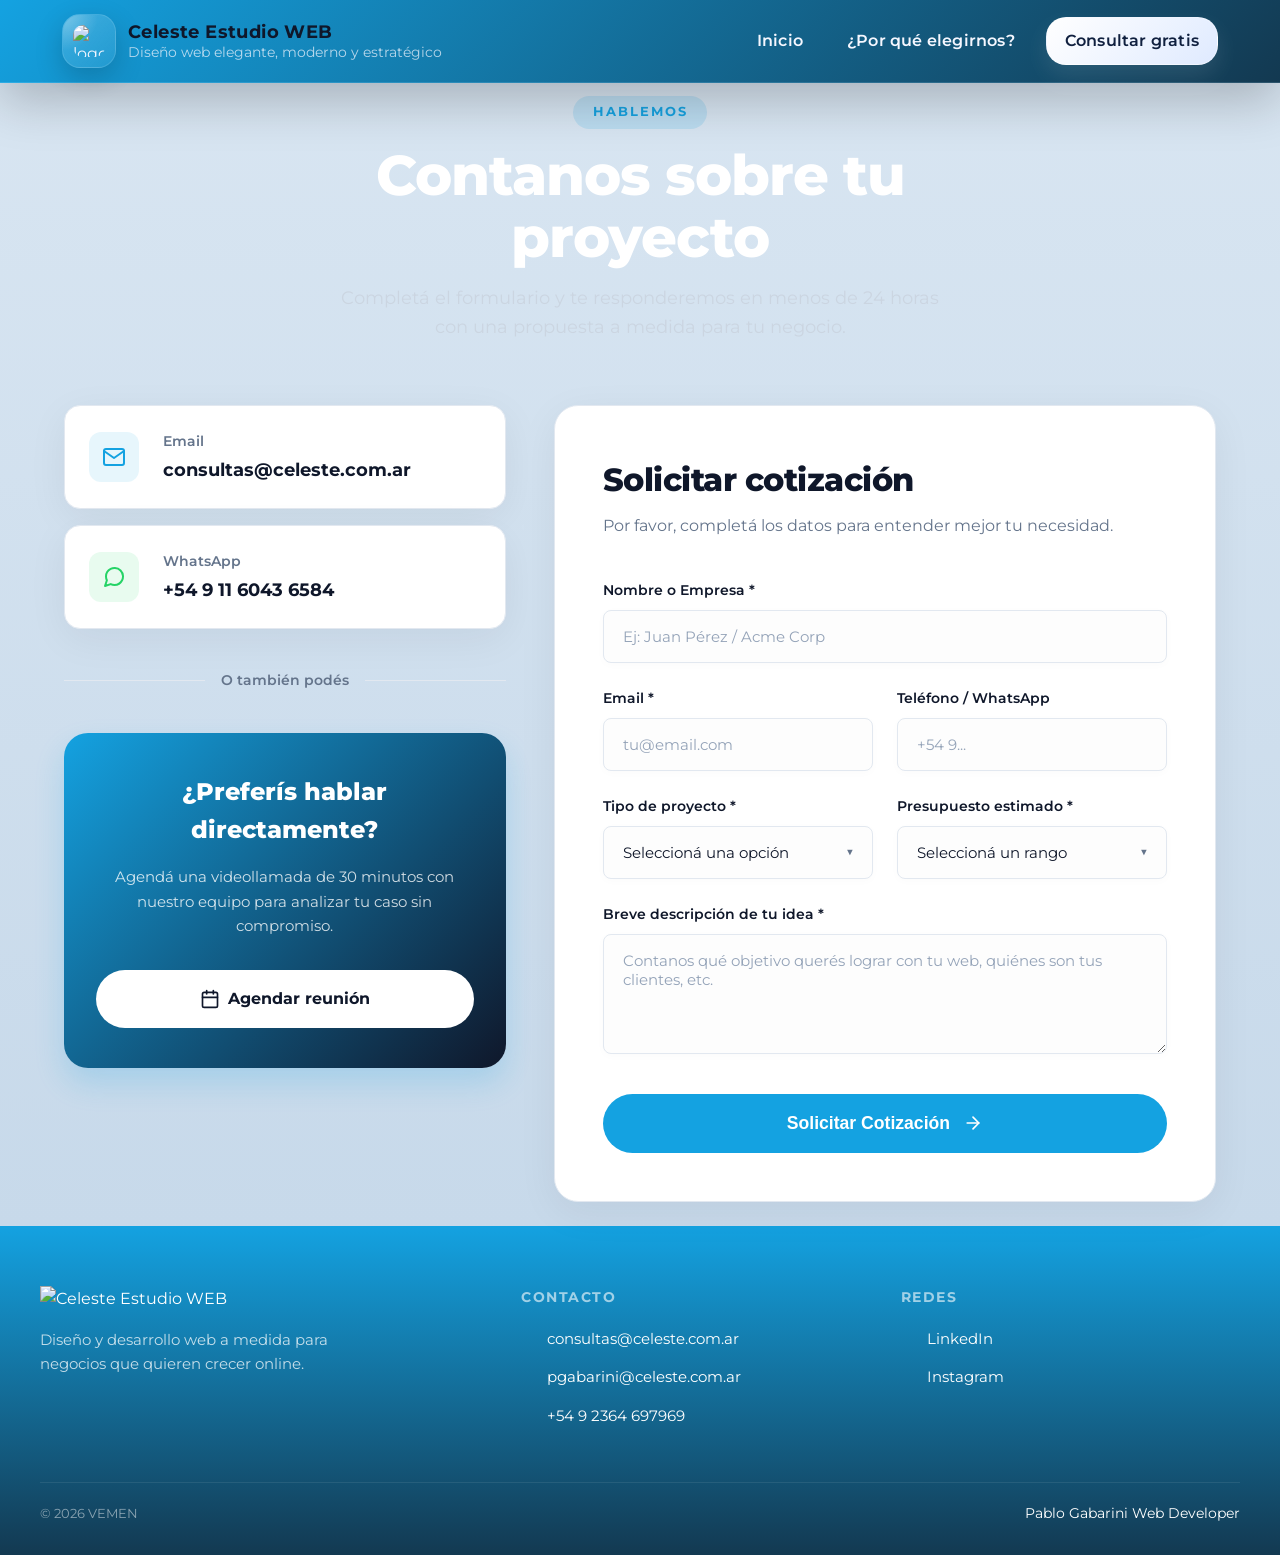
==== commit 854a2800: "conntact" ====
--- a/vistas/contacto.html
+++ b/vistas/contacto.html
@@ -76,7 +76,7 @@
                     <div class="scheduling-card">
                         <div class="scheduling-content">
                             <h3>¿Preferís hablar directamente?</h3>
-                            <p>Agendá una videollamada de 15 minutos con nuestro equipo para analizar tu caso sin compromiso.</p>
+                            <p>Agendá una videollamada de 30 minutos con nuestro equipo para analizar tu caso sin compromiso.</p>
                             <a href="#" class="btn-schedule">
                                 <svg viewBox="0 0 24 24" fill="none" stroke="currentColor" stroke-width="2" stroke-linecap="round" stroke-linejoin="round"><rect x="3" y="4" width="18" height="18" rx="2" ry="2"></rect><line x1="16" y1="2" x2="16" y2="6"></line><line x1="8" y1="2" x2="8" y2="6"></line><line x1="3" y1="10" x2="21" y2="10"></line></svg>
                                 Agendar reunión
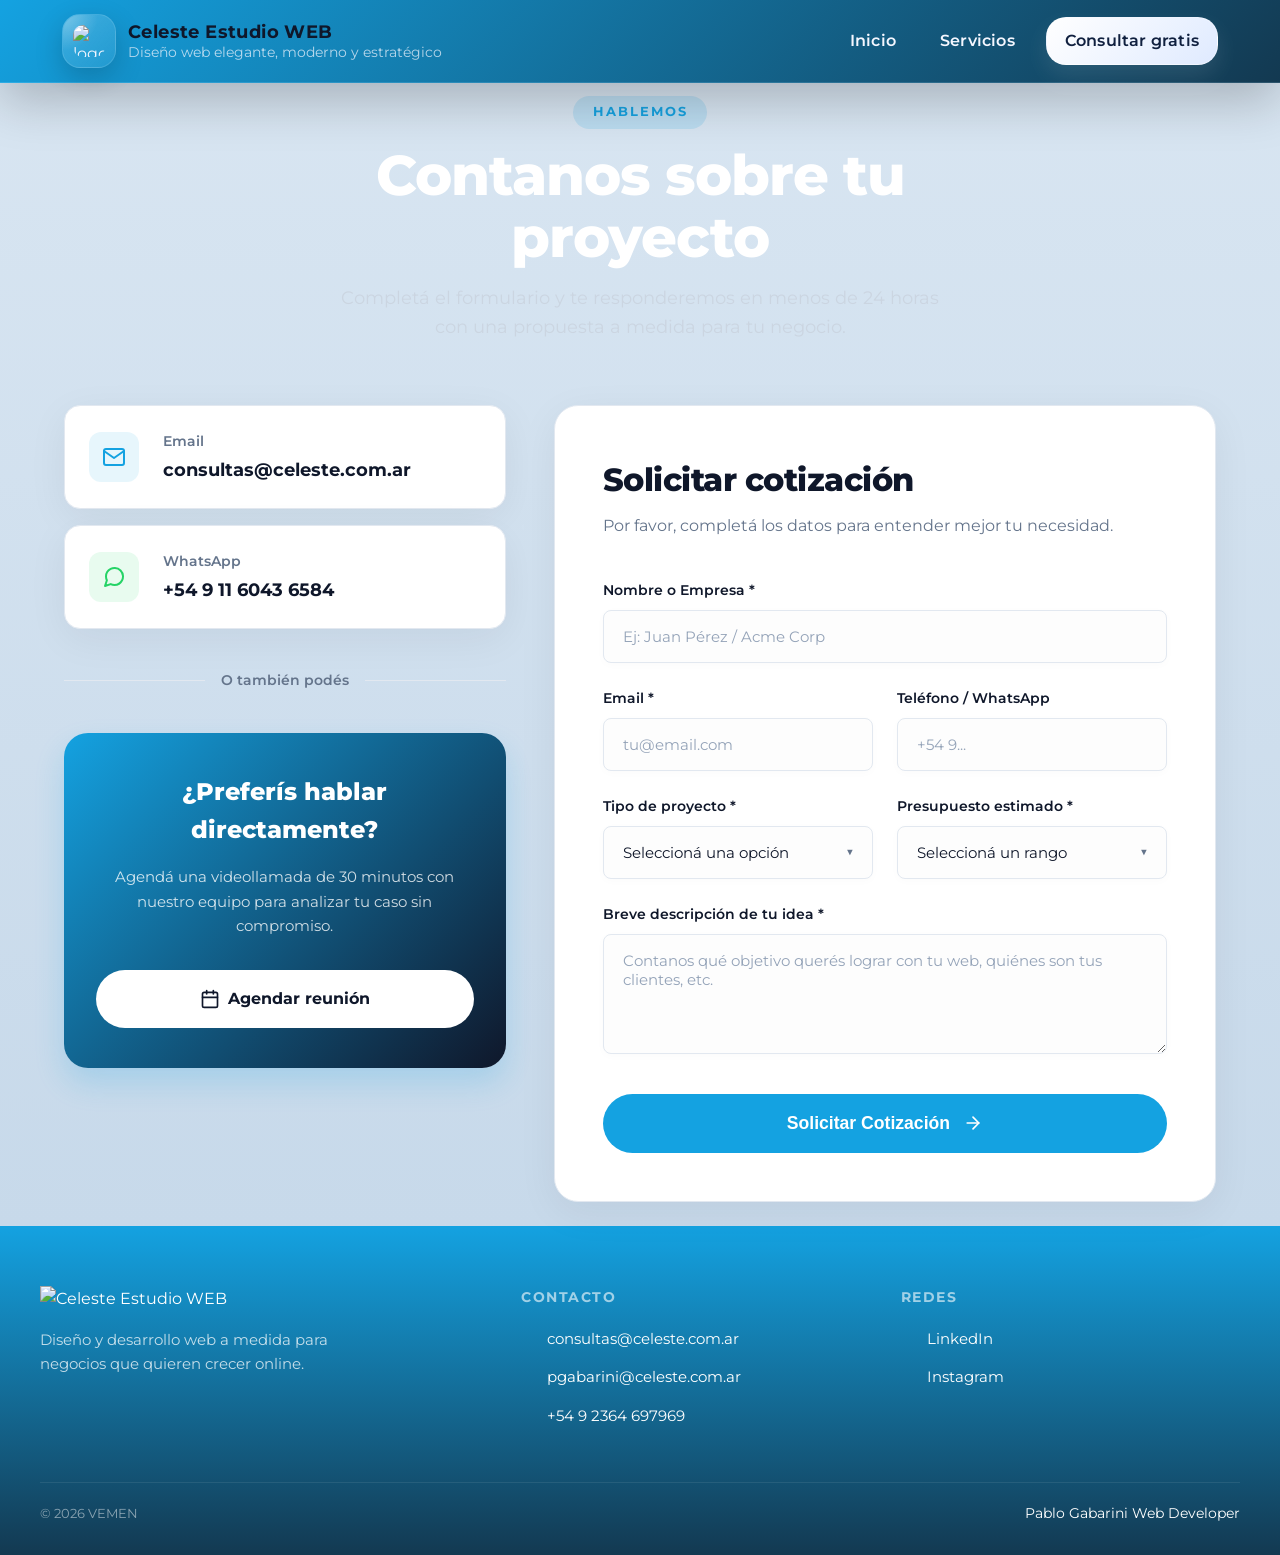
==== commit f6127922: "servicios" ====
--- a/vistas/contacto.html
+++ b/vistas/contacto.html
@@ -27,7 +27,7 @@
 
     <nav class="menu" role="navigation" aria-label="Main menu">
       <a id="inicio" href="../index.html" class="nav-link">Inicio</a>
-      <a id="productos" href="productos.html" class="nav-link">¿Por qué elegirnos?</a>
+      <a id="productos" href="servicios.html" class="nav-link">Servicios</a>
       <a href="contacto.html" id="contacto" class="nav-cta">Consultar gratis</a>
     </nav>
   </div>
